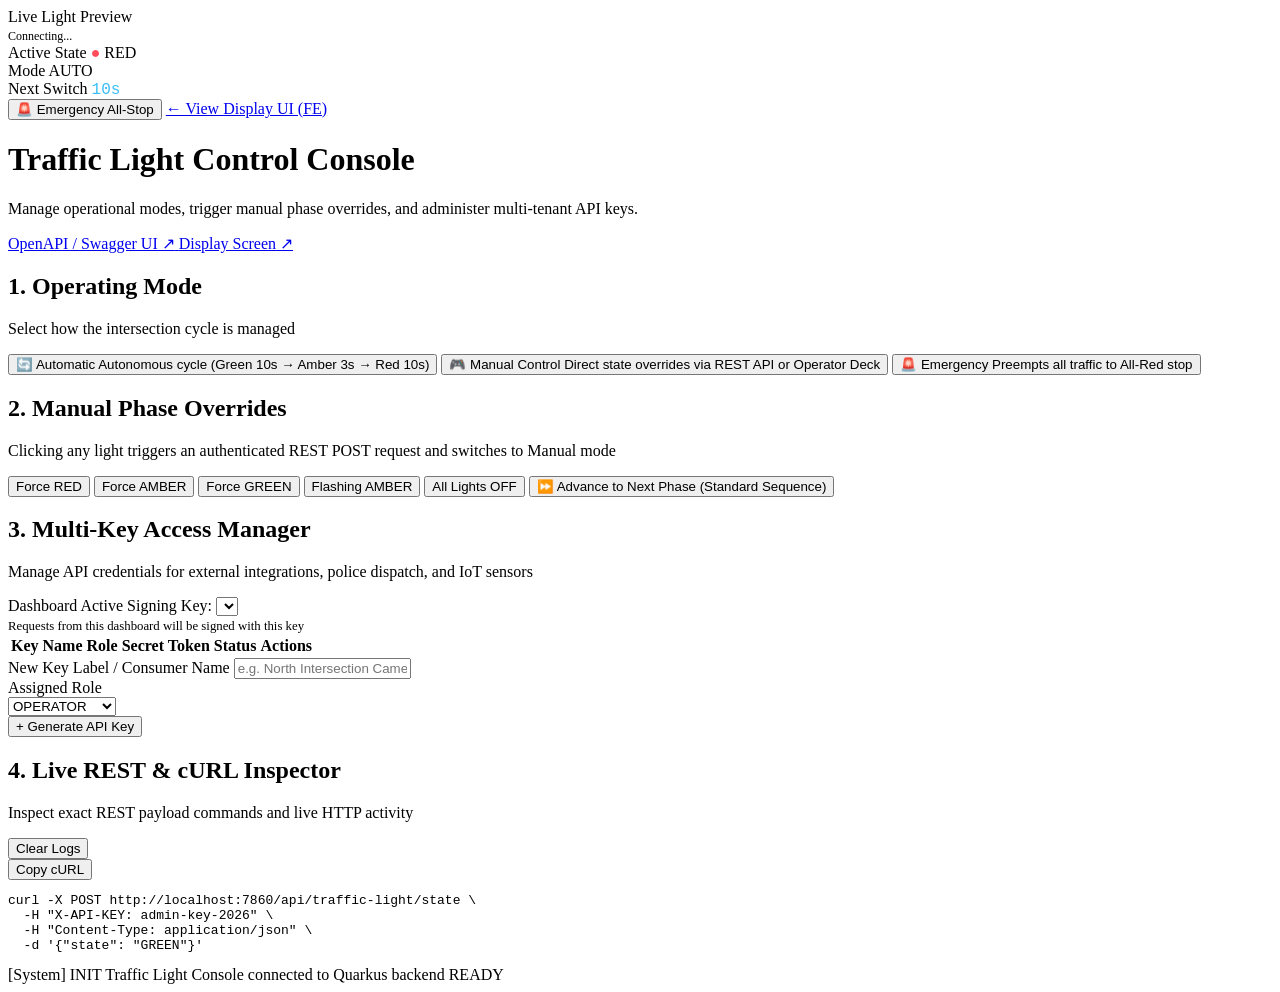
==== src/main/resources/META-INF/resources/control.html @ 514d73fe "feat: initial commit for traffic light controller demo" ====
<!DOCTYPE html>
<html lang="en">
<head>
  <meta charset="UTF-8">
  <meta name="viewport" content="width=device-width, initial-scale=1.0">
  <title>Traffic Light Operator Console - Admin & Control Deck</title>
  <meta name="description" content="Mission control operator dashboard for configuring traffic light phases, managing multi-tenant API keys, and testing secured REST APIs.">
  <link rel="stylesheet" href="/css/common.css">
  <link rel="stylesheet" href="/css/control.css">
</head>
<body>
  <div class="control-layout">
    <!-- LEFT SIDEBAR: LIVE MONITOR PREVIEW -->
    <aside class="monitor-sidebar">
      <div class="monitor-header">
        <span class="monitor-title">Live Light Preview</span>
        <div class="status-pill">
          <div id="status-dot" class="status-dot connecting"></div>
          <span id="status-text" style="font-size: 0.75rem;">Connecting...</span>
        </div>
      </div>

      <div class="monitor-preview">
        <div class="traffic-light-assembly">
          <div class="pole-top"></div>
          <div class="traffic-light-backplate">
            <!-- RED -->
            <div class="signal-unit">
              <div class="signal-visor"></div>
              <div class="lens-bezel">
                <div id="preview-red" class="lens red lit"></div>
              </div>
            </div>
            <!-- AMBER -->
            <div class="signal-unit">
              <div class="signal-visor"></div>
              <div class="lens-bezel">
                <div id="preview-amber" class="lens amber"></div>
              </div>
            </div>
            <!-- GREEN -->
            <div class="signal-unit">
              <div class="signal-visor"></div>
              <div class="lens-bezel">
                <div id="preview-green" class="lens green"></div>
              </div>
            </div>
          </div>
          <div class="pole-bottom"></div>
        </div>
      </div>

      <!-- Live Telemetry Box -->
      <div class="monitor-telemetry">
        <div class="telemetry-row">
          <span class="telemetry-label">Active State</span>
          <span id="preview-state" class="telemetry-val state"><span style="color:#ff4d5a;">●</span> RED</span>
        </div>
        <div class="telemetry-row">
          <span class="telemetry-label">Mode</span>
          <span id="preview-mode" class="hud-mode auto">AUTO</span>
        </div>
        <div class="telemetry-row">
          <span class="telemetry-label">Next Switch</span>
          <span id="preview-timer" class="telemetry-val" style="color: #38bdf8; font-family: 'JetBrains Mono', monospace;">10s</span>
        </div>
      </div>

      <!-- Emergency Override Button -->
      <button id="emergency-stop-btn" class="emergency-btn" type="button">
        <span>🚨 Emergency All-Stop</span>
      </button>

      <a href="/" class="btn-secondary" style="width: 100%; justify-content: center;">
        <span>← View Display UI (FE)</span>
      </a>
    </aside>

    <!-- MAIN DASHBOARD -->
    <main class="control-main">
      <!-- Deck Header -->
      <header class="deck-header">
        <div class="deck-title-group">
          <h1>Traffic Light Control Console</h1>
          <p>Manage operational modes, trigger manual phase overrides, and administer multi-tenant API keys.</p>
        </div>
        <div class="deck-actions">
          <a href="/q/swagger-ui" target="_blank" rel="noopener" class="btn-secondary">
            <span>OpenAPI / Swagger UI ↗</span>
          </a>
          <a href="/" class="btn-secondary">
            <span>Display Screen ↗</span>
          </a>
        </div>
      </header>

      <!-- CARD 1: OPERATING MODE -->
      <section class="deck-card" aria-labelledby="mode-title">
        <div class="card-header">
          <div>
            <h2 id="mode-title" class="card-title">1. Operating Mode</h2>
            <p class="card-desc">Select how the intersection cycle is managed</p>
          </div>
        </div>

        <div class="mode-toggle-group">
          <button type="button" class="mode-btn active" data-mode="AUTO" id="mode-auto-btn">
            <span class="mode-name">🔄 Automatic</span>
            <span class="mode-hint">Autonomous cycle (Green 10s → Amber 3s → Red 10s)</span>
          </button>
          <button type="button" class="mode-btn" data-mode="MANUAL" id="mode-manual-btn">
            <span class="mode-name">🎮 Manual Control</span>
            <span class="mode-hint">Direct state overrides via REST API or Operator Deck</span>
          </button>
          <button type="button" class="mode-btn" data-mode="EMERGENCY" id="mode-emergency-btn">
            <span class="mode-name">🚨 Emergency</span>
            <span class="mode-hint">Preempts all traffic to All-Red stop</span>
          </button>
        </div>
      </section>

      <!-- CARD 2: MANUAL LIGHT CONTROLS -->
      <section class="deck-card" aria-labelledby="manual-title">
        <div class="card-header">
          <div>
            <h2 id="manual-title" class="card-title">2. Manual Phase Overrides</h2>
            <p class="card-desc">Clicking any light triggers an authenticated REST POST request and switches to Manual mode</p>
          </div>
        </div>

        <div class="light-controls-grid">
          <button type="button" class="ctrl-btn red" data-state="RED" id="btn-set-red">
            <div class="btn-dot" style="background: var(--light-red-on);"></div>
            <span>Force RED</span>
          </button>

          <button type="button" class="ctrl-btn amber" data-state="AMBER" id="btn-set-amber">
            <div class="btn-dot" style="background: var(--light-amber-on);"></div>
            <span>Force AMBER</span>
          </button>

          <button type="button" class="ctrl-btn green" data-state="GREEN" id="btn-set-green">
            <div class="btn-dot" style="background: var(--light-green-on);"></div>
            <span>Force GREEN</span>
          </button>

          <button type="button" class="ctrl-btn amber" data-state="FLASHING_AMBER" id="btn-set-flashing">
            <div class="btn-dot" style="background: var(--light-amber-on); animation: pulse 1s infinite;"></div>
            <span>Flashing AMBER</span>
          </button>

          <button type="button" class="ctrl-btn" data-state="OFF" id="btn-set-off">
            <div class="btn-dot" style="background: #475569;"></div>
            <span>All Lights OFF</span>
          </button>

          <button type="button" class="ctrl-btn advance-btn" id="advance-phase-btn">
            <span>⏩ Advance to Next Phase (Standard Sequence)</span>
          </button>
        </div>
      </section>

      <!-- CARD 3: MULTI-KEY MANAGEMENT -->
      <section class="deck-card" aria-labelledby="keys-title">
        <div class="card-header">
          <div>
            <h2 id="keys-title" class="card-title">3. Multi-Key Access Manager</h2>
            <p class="card-desc">Manage API credentials for external integrations, police dispatch, and IoT sensors</p>
          </div>
        </div>

        <!-- Active Key Signing Selector -->
        <div class="key-selector-bar">
          <div class="selector-group">
            <label for="active-key-select">Dashboard Active Signing Key:</label>
            <select id="active-key-select" class="key-select" aria-label="Select active API key">
              <!-- Dynamically populated -->
            </select>
          </div>
          <span style="font-size: 0.8rem; color: var(--text-muted);">
            Requests from this dashboard will be signed with this key
          </span>
        </div>

        <!-- Registered Keys Table -->
        <div class="keys-table-container">
          <table class="keys-table" aria-label="Registered API Keys">
            <thead>
              <tr>
                <th>Key Name</th>
                <th>Role</th>
                <th>Secret Token</th>
                <th>Status</th>
                <th>Actions</th>
              </tr>
            </thead>
            <tbody id="keys-table-body">
              <!-- Dynamically populated -->
            </tbody>
          </table>
        </div>

        <!-- Create Key Form -->
        <form id="create-key-form" class="create-key-form">
          <div class="form-group">
            <label for="new-key-name">New Key Label / Consumer Name</label>
            <input type="text" id="new-key-name" class="form-control" placeholder="e.g. North Intersection Camera #5" required>
          </div>
          <div class="form-group" style="max-width: 200px;">
            <label for="new-key-role">Assigned Role</label>
            <select id="new-key-role" class="form-control">
              <option value="OPERATOR">OPERATOR</option>
              <option value="ADMIN">ADMIN</option>
              <option value="EMERGENCY">EMERGENCY</option>
            </select>
          </div>
          <button type="submit" class="btn-primary" id="btn-create-key">
            <span>+ Generate API Key</span>
          </button>
        </form>
      </section>

      <!-- CARD 4: REST API & CURL INSPECTOR -->
      <section class="deck-card" aria-labelledby="inspector-title">
        <div class="card-header">
          <div>
            <h2 id="inspector-title" class="card-title">4. Live REST & cURL Inspector</h2>
            <p class="card-desc">Inspect exact REST payload commands and live HTTP activity</p>
          </div>
          <button type="button" class="btn-secondary" id="btn-clear-logs">Clear Logs</button>
        </div>

        <!-- Dynamic cURL box -->
        <div class="code-box-wrapper">
          <button type="button" id="btn-copy-curl" class="btn-copy">Copy cURL</button>
          <pre id="curl-code" class="code-box">curl -X POST http://localhost:7860/api/traffic-light/state \
  -H "X-API-KEY: admin-key-2026" \
  -H "Content-Type: application/json" \
  -d '{"state": "GREEN"}'</pre>
        </div>

        <!-- Real-time HTTP Traffic Log -->
        <div id="terminal-logs" class="traffic-terminal" aria-label="Real-time HTTP Activity Terminal">
          <div class="log-entry">
            <span class="log-time">[System]</span>
            <span class="log-method">INIT</span>
            <span class="log-msg">Traffic Light Console connected to Quarkus backend</span>
            <span class="log-status s200">READY</span>
          </div>
        </div>
      </section>
    </main>
  </div>

  <script src="/js/control.js"></script>
</body>
</html>
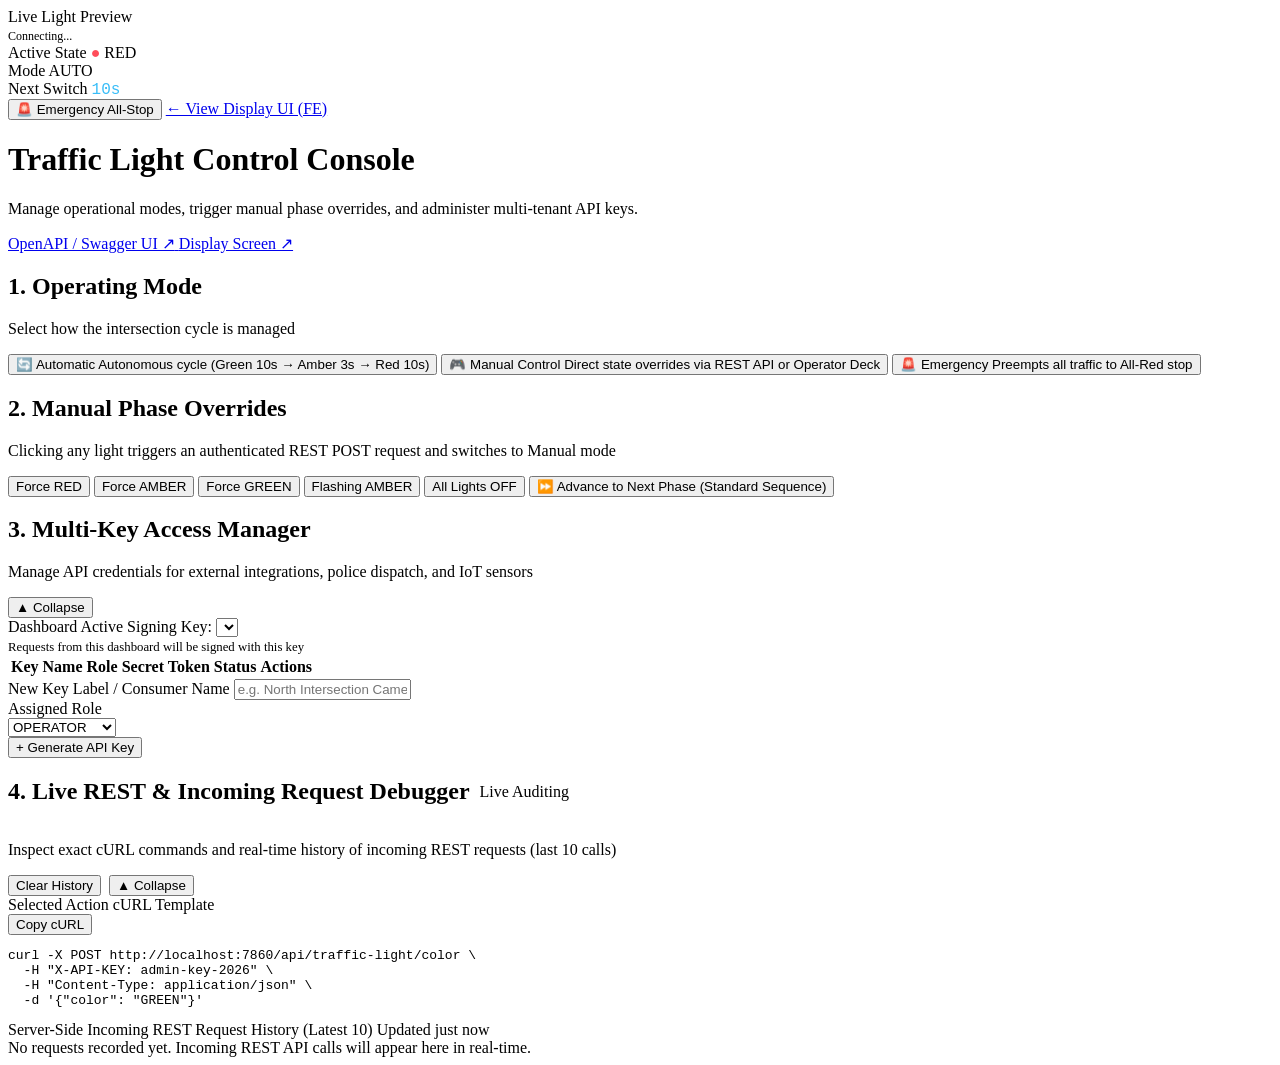
==== commit 8294f976: "feat: add live REST request debugger window and collapsible panels 3 and 4" ====
--- a/src/main/resources/META-INF/resources/control.html
+++ b/src/main/resources/META-INF/resources/control.html
@@ -161,91 +161,109 @@
       </section>
 
       <!-- CARD 3: MULTI-KEY MANAGEMENT -->
-      <section class="deck-card" aria-labelledby="keys-title">
-        <div class="card-header">
-          <div>
+      <section class="deck-card collapsible" id="card-key-manager" aria-labelledby="keys-title">
+        <div class="card-header">
+          <div class="card-header-left">
             <h2 id="keys-title" class="card-title">3. Multi-Key Access Manager</h2>
             <p class="card-desc">Manage API credentials for external integrations, police dispatch, and IoT sensors</p>
           </div>
-        </div>
-
-        <!-- Active Key Signing Selector -->
-        <div class="key-selector-bar">
-          <div class="selector-group">
-            <label for="active-key-select">Dashboard Active Signing Key:</label>
-            <select id="active-key-select" class="key-select" aria-label="Select active API key">
-              <!-- Dynamically populated -->
-            </select>
-          </div>
-          <span style="font-size: 0.8rem; color: var(--text-muted);">
-            Requests from this dashboard will be signed with this key
-          </span>
-        </div>
-
-        <!-- Registered Keys Table -->
-        <div class="keys-table-container">
-          <table class="keys-table" aria-label="Registered API Keys">
-            <thead>
-              <tr>
-                <th>Key Name</th>
-                <th>Role</th>
-                <th>Secret Token</th>
-                <th>Status</th>
-                <th>Actions</th>
-              </tr>
-            </thead>
-            <tbody id="keys-table-body">
-              <!-- Dynamically populated -->
-            </tbody>
-          </table>
-        </div>
-
-        <!-- Create Key Form -->
-        <form id="create-key-form" class="create-key-form">
-          <div class="form-group">
-            <label for="new-key-name">New Key Label / Consumer Name</label>
-            <input type="text" id="new-key-name" class="form-control" placeholder="e.g. North Intersection Camera #5" required>
-          </div>
-          <div class="form-group" style="max-width: 200px;">
-            <label for="new-key-role">Assigned Role</label>
-            <select id="new-key-role" class="form-control">
-              <option value="OPERATOR">OPERATOR</option>
-              <option value="ADMIN">ADMIN</option>
-              <option value="EMERGENCY">EMERGENCY</option>
-            </select>
-          </div>
-          <button type="submit" class="btn-primary" id="btn-create-key">
-            <span>+ Generate API Key</span>
-          </button>
-        </form>
-      </section>
-
-      <!-- CARD 4: REST API & CURL INSPECTOR -->
-      <section class="deck-card" aria-labelledby="inspector-title">
-        <div class="card-header">
-          <div>
-            <h2 id="inspector-title" class="card-title">4. Live REST & cURL Inspector</h2>
-            <p class="card-desc">Inspect exact REST payload commands and live HTTP activity</p>
-          </div>
-          <button type="button" class="btn-secondary" id="btn-clear-logs">Clear Logs</button>
-        </div>
-
-        <!-- Dynamic cURL box -->
-        <div class="code-box-wrapper">
-          <button type="button" id="btn-copy-curl" class="btn-copy">Copy cURL</button>
-          <pre id="curl-code" class="code-box">curl -X POST http://localhost:7860/api/traffic-light/state \
+          <button type="button" class="btn-collapse" id="btn-collapse-card-3" aria-expanded="true" aria-controls="card-3-body">
+            <span class="collapse-icon">▲</span>
+            <span class="collapse-label">Collapse</span>
+          </button>
+        </div>
+
+        <div class="card-body" id="card-3-body">
+          <!-- Active Key Signing Selector -->
+          <div class="key-selector-bar">
+            <div class="selector-group">
+              <label for="active-key-select">Dashboard Active Signing Key:</label>
+              <select id="active-key-select" class="key-select" aria-label="Select active API key">
+                <!-- Dynamically populated -->
+              </select>
+            </div>
+            <span style="font-size: 0.8rem; color: var(--text-muted);">
+              Requests from this dashboard will be signed with this key
+            </span>
+          </div>
+
+          <!-- Registered Keys Table -->
+          <div class="keys-table-container">
+            <table class="keys-table" aria-label="Registered API Keys">
+              <thead>
+                <tr>
+                  <th>Key Name</th>
+                  <th>Role</th>
+                  <th>Secret Token</th>
+                  <th>Status</th>
+                  <th>Actions</th>
+                </tr>
+              </thead>
+              <tbody id="keys-table-body">
+                <!-- Dynamically populated -->
+              </tbody>
+            </table>
+          </div>
+
+          <!-- Create Key Form -->
+          <form id="create-key-form" class="create-key-form">
+            <div class="form-group">
+              <label for="new-key-name">New Key Label / Consumer Name</label>
+              <input type="text" id="new-key-name" class="form-control" placeholder="e.g. North Intersection Camera #5" required>
+            </div>
+            <div class="form-group" style="max-width: 200px;">
+              <label for="new-key-role">Assigned Role</label>
+              <select id="new-key-role" class="form-control">
+                <option value="OPERATOR">OPERATOR</option>
+                <option value="ADMIN">ADMIN</option>
+                <option value="EMERGENCY">EMERGENCY</option>
+              </select>
+            </div>
+            <button type="submit" class="btn-primary" id="btn-create-key">
+              <span>+ Generate API Key</span>
+            </button>
+          </form>
+        </div>
+      </section>
+
+      <!-- CARD 4: REST API & CURL INSPECTOR / LIVE DEBUGGER -->
+      <section class="deck-card collapsible" id="card-debugger" aria-labelledby="inspector-title">
+        <div class="card-header">
+          <div class="card-header-left">
+            <div style="display: flex; align-items: center; gap: 10px;">
+              <h2 id="inspector-title" class="card-title">4. Live REST & Incoming Request Debugger</h2>
+              <span class="debug-live-pill"><span class="live-dot"></span> Live Auditing</span>
+            </div>
+            <p class="card-desc">Inspect exact cURL commands and real-time history of incoming REST requests (last 10 calls)</p>
+          </div>
+          <div style="display: flex; align-items: center; gap: 8px;">
+            <button type="button" class="btn-secondary" id="btn-clear-debug-logs" title="Clear request history from memory">Clear History</button>
+            <button type="button" class="btn-collapse" id="btn-collapse-card-4" aria-expanded="true" aria-controls="card-4-body">
+              <span class="collapse-icon">▲</span>
+              <span class="collapse-label">Collapse</span>
+            </button>
+          </div>
+        </div>
+
+        <div class="card-body" id="card-4-body">
+          <!-- Dynamic cURL box -->
+          <div class="debugger-section-label">Selected Action cURL Template</div>
+          <div class="code-box-wrapper">
+            <button type="button" id="btn-copy-curl" class="btn-copy">Copy cURL</button>
+            <pre id="curl-code" class="code-box">curl -X POST http://localhost:7860/api/traffic-light/color \
   -H "X-API-KEY: admin-key-2026" \
   -H "Content-Type: application/json" \
-  -d '{"state": "GREEN"}'</pre>
-        </div>
-
-        <!-- Real-time HTTP Traffic Log -->
-        <div id="terminal-logs" class="traffic-terminal" aria-label="Real-time HTTP Activity Terminal">
-          <div class="log-entry">
-            <span class="log-time">[System]</span>
-            <span class="log-method">INIT</span>
-            <span class="log-msg">Traffic Light Console connected to Quarkus backend</span>
-            <span class="log-status s200">READY</span>
+  -d '{"color": "GREEN"}'</pre>
+          </div>
+
+          <!-- Server-side Live Request Debugger Feed -->
+          <div class="debugger-feed-header">
+            <span class="debugger-section-label">Server-Side Incoming REST Request History (Latest 10)</span>
+            <span id="debug-last-updated" class="debug-counter-text">Updated just now</span>
+          </div>
+
+          <div id="debug-requests-container" class="debug-requests-list" aria-label="Incoming REST requests log">
+            <div class="debug-empty-state">No requests recorded yet. Incoming REST API calls will appear here in real-time.</div>
           </div>
         </div>
       </section>
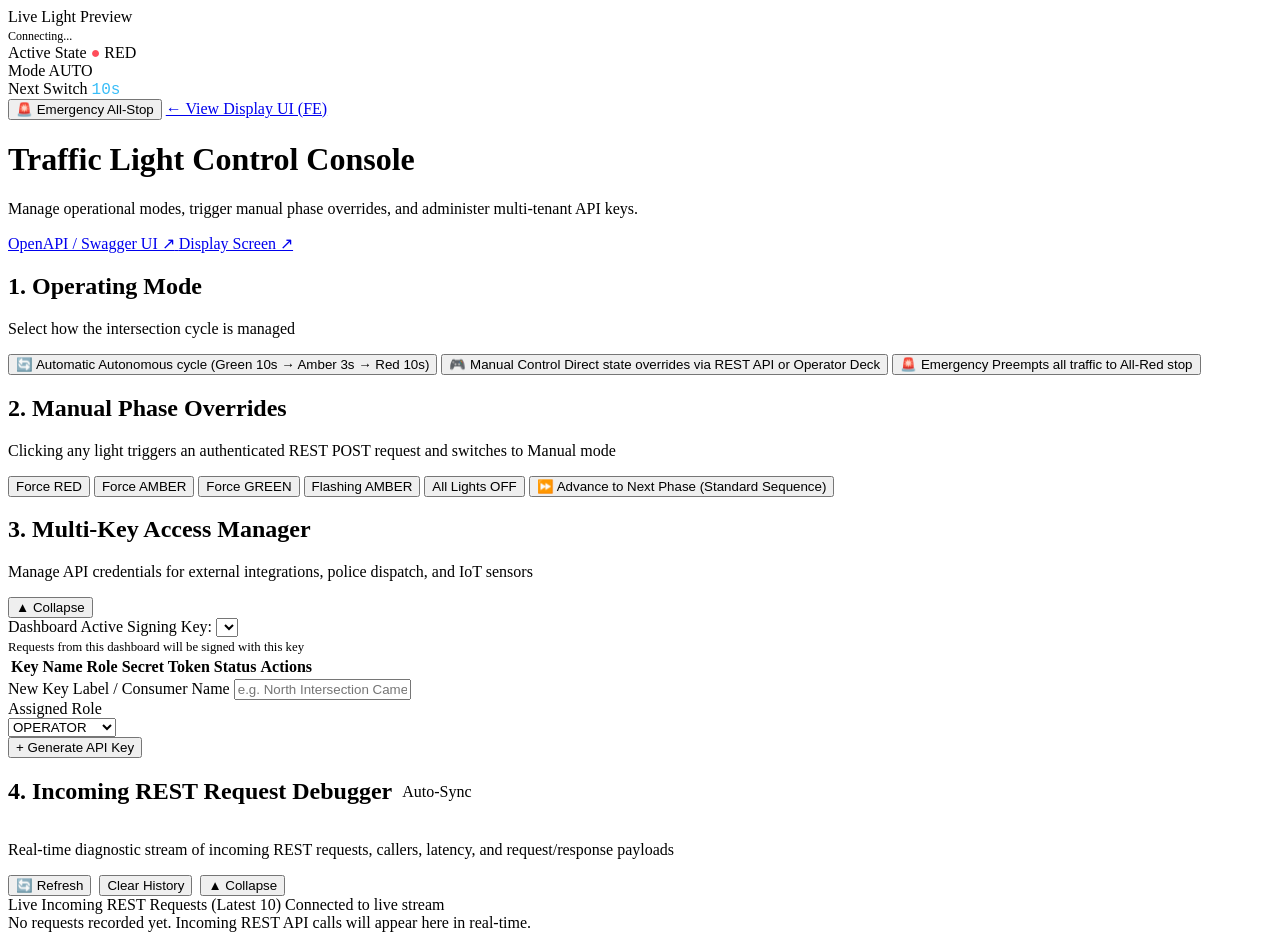
==== commit 2354ee27: "feat: add response payload capture, manual refresh button, and SSE auto-refresh to debugger" ====
--- a/src/main/resources/META-INF/resources/control.html
+++ b/src/main/resources/META-INF/resources/control.html
@@ -226,17 +226,20 @@
         </div>
       </section>
 
-      <!-- CARD 4: REST API & CURL INSPECTOR / LIVE DEBUGGER -->
+      <!-- CARD 4: REST API & INCOMING REQUEST DEBUGGER -->
       <section class="deck-card collapsible" id="card-debugger" aria-labelledby="inspector-title">
         <div class="card-header">
           <div class="card-header-left">
             <div style="display: flex; align-items: center; gap: 10px;">
-              <h2 id="inspector-title" class="card-title">4. Live REST & Incoming Request Debugger</h2>
-              <span class="debug-live-pill"><span class="live-dot"></span> Live Auditing</span>
-            </div>
-            <p class="card-desc">Inspect exact cURL commands and real-time history of incoming REST requests (last 10 calls)</p>
+              <h2 id="inspector-title" class="card-title">4. Incoming REST Request Debugger</h2>
+              <span class="debug-live-pill"><span class="live-dot"></span> Auto-Sync</span>
+            </div>
+            <p class="card-desc">Real-time diagnostic stream of incoming REST requests, callers, latency, and request/response payloads</p>
           </div>
           <div style="display: flex; align-items: center; gap: 8px;">
+            <button type="button" class="btn-secondary" id="btn-manual-refresh-debug" title="Refresh incoming requests">
+              <span id="refresh-icon" class="refresh-icon">🔄</span> Refresh
+            </button>
             <button type="button" class="btn-secondary" id="btn-clear-debug-logs" title="Clear request history from memory">Clear History</button>
             <button type="button" class="btn-collapse" id="btn-collapse-card-4" aria-expanded="true" aria-controls="card-4-body">
               <span class="collapse-icon">▲</span>
@@ -246,20 +249,10 @@
         </div>
 
         <div class="card-body" id="card-4-body">
-          <!-- Dynamic cURL box -->
-          <div class="debugger-section-label">Selected Action cURL Template</div>
-          <div class="code-box-wrapper">
-            <button type="button" id="btn-copy-curl" class="btn-copy">Copy cURL</button>
-            <pre id="curl-code" class="code-box">curl -X POST http://localhost:7860/api/traffic-light/color \
-  -H "X-API-KEY: admin-key-2026" \
-  -H "Content-Type: application/json" \
-  -d '{"color": "GREEN"}'</pre>
-          </div>
-
           <!-- Server-side Live Request Debugger Feed -->
-          <div class="debugger-feed-header">
-            <span class="debugger-section-label">Server-Side Incoming REST Request History (Latest 10)</span>
-            <span id="debug-last-updated" class="debug-counter-text">Updated just now</span>
+          <div class="debugger-feed-header" style="margin-top: 0;">
+            <span class="debugger-section-label">Live Incoming REST Requests (Latest 10)</span>
+            <span id="debug-last-updated" class="debug-counter-text">Connected to live stream</span>
           </div>
 
           <div id="debug-requests-container" class="debug-requests-list" aria-label="Incoming REST requests log">
